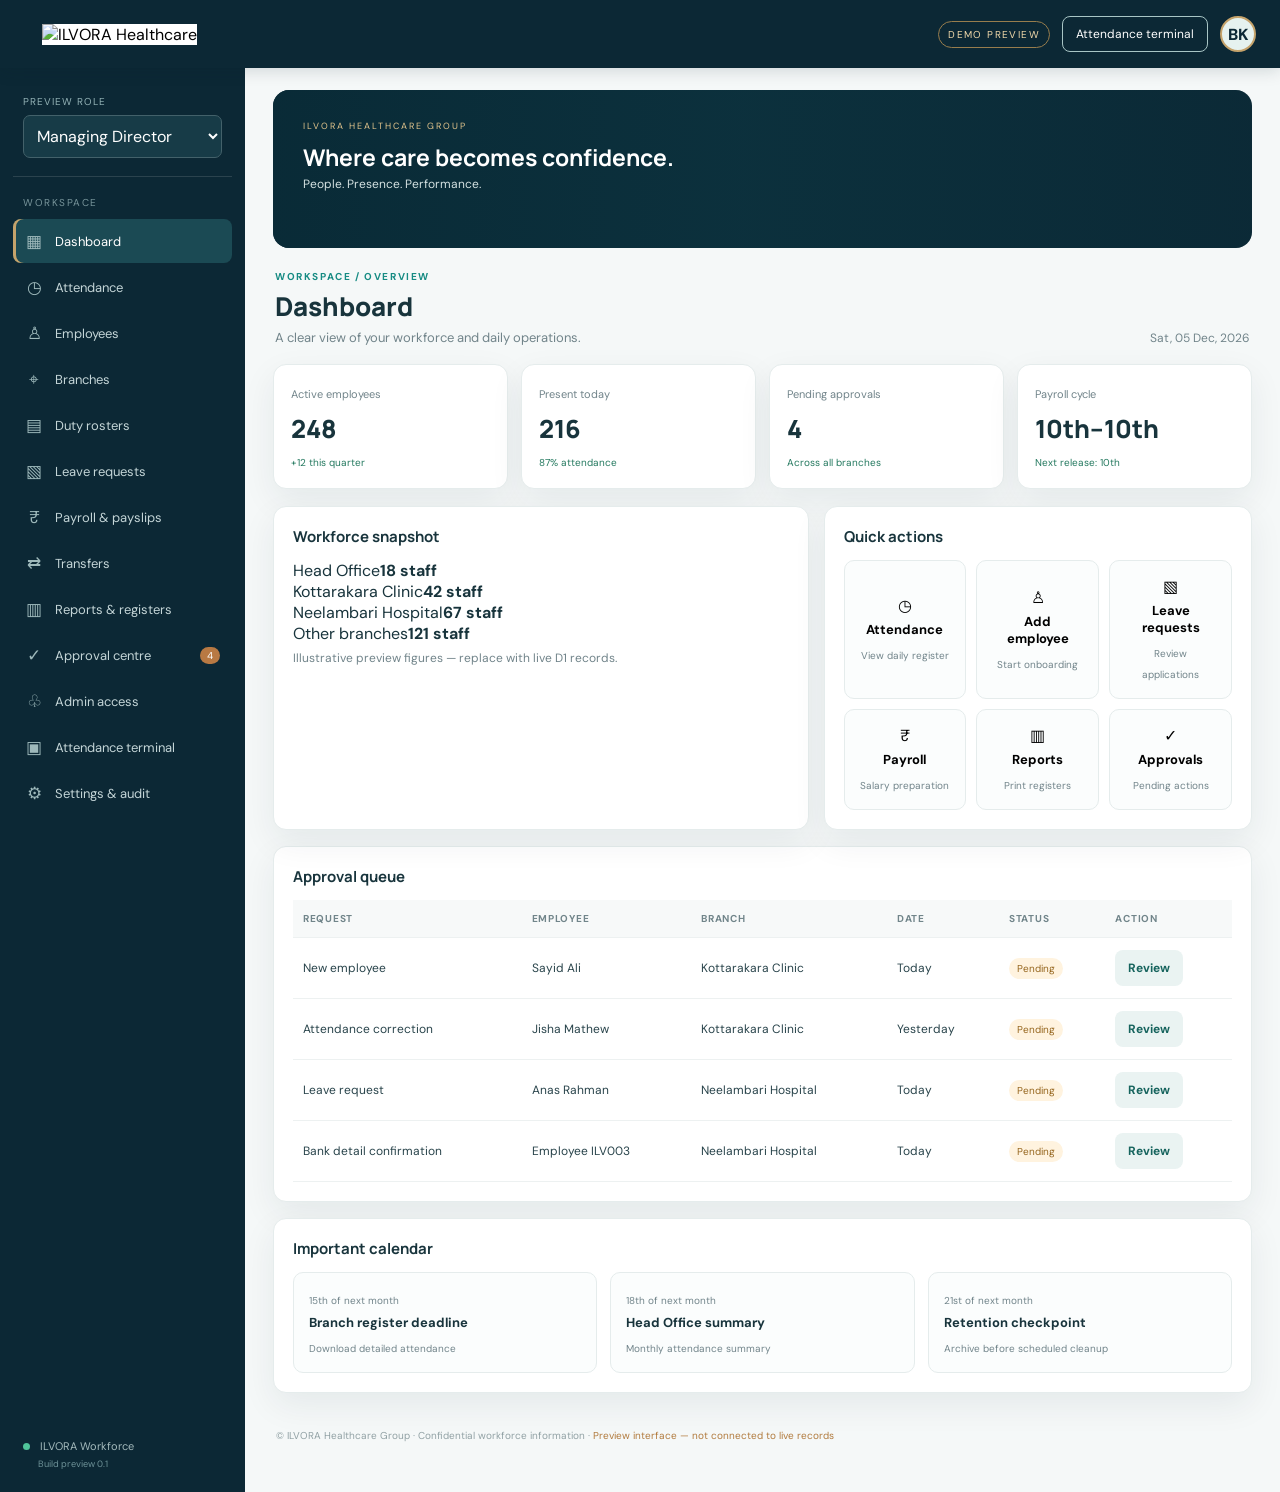
==== index.html @ 36787de2 "Add files via upload" ====
<!doctype html>
<html lang="en">
<head>
<meta charset="utf-8"><meta name="viewport" content="width=device-width,initial-scale=1,viewport-fit=cover">
<meta name="theme-color" content="#0c2835"><meta name="description" content="ILVORA Workforce Management">
<link rel="manifest" href="/manifest.webmanifest"><link rel="icon" href="/assets/icon-192.png">
<link rel="apple-touch-icon" href="/assets/icon-192.png"><link rel="stylesheet" href="/styles.css">
<title>ILVORA Workforce</title>
</head>
<body>
<div id="loading" class="loading"><img src="/assets/ilvora-logo.jpeg" alt="ILVORA"><div class="loader"></div><span>Preparing your workspace…</span></div>
<header class="topbar">
  <button class="brand" id="homeBtn" aria-label="Home"><img src="/assets/ilvora-logo.jpeg" alt="ILVORA Healthcare"></button>
  <div class="top-actions"><span class="environment">DEMO PREVIEW</span><button id="terminalBtn" class="outline small">Attendance terminal</button><button id="profileBtn" class="profile" aria-label="Profile">BK</button><button id="moreBtn" class="more" aria-label="More options">⋮</button></div>
  <div id="moreMenu" class="more-menu hidden"><button data-go="profile">My profile</button><button data-go="settings">Settings</button><button data-go="help">Help & support</button><button id="logoutBtn">Sign out</button></div>
</header>
<div class="shell">
<aside class="sidebar" id="sidebar">
  <div class="role-switch"><label for="roleSelect">Preview role</label><select id="roleSelect"><option value="md">Managing Director</option><option value="head">Head Office Admin</option><option value="assistant">Assistant Head Office Admin</option><option value="branch">Branch Admin</option><option value="employee">Employee</option></select></div>
  <div class="nav-caption">WORKSPACE</div>
  <nav id="navigation">
    <button class="nav-item active" data-tab="dashboard"><span>▦</span> Dashboard</button>
    <button class="nav-item" data-tab="attendance"><span>◷</span> Attendance</button>
    <button class="nav-item" data-tab="employees"><span>♙</span> Employees</button>
    <button class="nav-item" data-tab="branches"><span>⌖</span> Branches</button>
    <button class="nav-item" data-tab="rosters"><span>▤</span> Duty rosters</button>
    <button class="nav-item" data-tab="leaves"><span>▧</span> Leave requests</button>
    <button class="nav-item" data-tab="payroll"><span>₹</span> Payroll & payslips</button>
    <button class="nav-item" data-tab="transfers"><span>⇄</span> Transfers</button>
    <button class="nav-item" data-tab="reports"><span>▥</span> Reports & registers</button>
    <button class="nav-item" data-tab="approvals"><span>✓</span> Approval centre <i class="count">4</i></button>
    <button class="nav-item" data-tab="admins"><span>♧</span> Admin access</button>
    <button class="nav-item" data-tab="terminal"><span>▣</span> Attendance terminal</button>
    <button class="nav-item" data-tab="settings"><span>⚙</span> Settings & audit</button>
  </nav>
  <div class="sidebar-foot"><span class="live-dot"></span> ILVORA Workforce <small>Build preview 0.1</small></div>
</aside>
<main class="main" id="main">
  <div class="video-banner"><video autoplay muted loop playsinline poster="/assets/ilvora-logo.jpeg"><source src="/assets/ilvora-background.mp4" type="video/mp4"></video><div class="video-shade"></div><div class="banner-copy"><span>ILVORA HEALTHCARE GROUP</span><h1>Where care becomes confidence.</h1><p>People. Presence. Performance.</p></div></div>
  <div class="page-head"><div><div class="eyebrow" id="crumb">WORKSPACE / OVERVIEW</div><h2 id="pageTitle">Dashboard</h2><p id="pageSub">A clear view of your workforce and daily operations.</p></div><div class="head-date" id="todayDate"></div></div>
  <section id="content" aria-live="polite"></section>
  <footer>© ILVORA Healthcare Group · Confidential workforce information · <span>Preview interface — not connected to live records</span></footer>
</main>
</div>
<div class="mobile-dock"><button data-tab="dashboard">⌂<small>Home</small></button><button data-tab="attendance">◷<small>Attendance</small></button><button data-tab="leaves">▧<small>Leaves</small></button><button id="mobileMenuBtn">⋮<small>More</small></button></div>
<div id="toast" class="toast" role="status"></div>
<div id="modal" class="modal hidden"><div class="modal-card"><div class="modal-head"><h3 id="modalTitle">Details</h3><button id="modalClose" aria-label="Close">×</button></div><div id="modalBody"></div></div></div>
<script src="/app.js"></script>
</body></html>
---- styles.css ----
@import url('https://fonts.googleapis.com/css2?family=DM+Sans:wght@400;500;600;700&family=Manrope:wght@500;600;700;800&display=swap');
:root{--navy:#0c2835;--navy2:#143c49;--teal:#168b83;--teal2:#dff2ef;--gold:#c5a36b;--ink:#18343c;--muted:#71848a;--line:#e5ecec;--paper:#f5f8f8;--white:#fff;--red:#b84b4b;--green:#24795f;--shadow:0 12px 34px rgba(13,44,54,.07)}
*{box-sizing:border-box}body{margin:0;background:var(--paper);color:var(--ink);font-family:"DM Sans",sans-serif}button,input,select,textarea{font:inherit}button{cursor:pointer}.hidden{display:none!important}.loading{position:fixed;inset:0;background:#fff;z-index:99;display:flex;flex-direction:column;align-items:center;justify-content:center;gap:18px;color:var(--muted);font-size:13px;transition:opacity .35s}.loading img{width:min(72vw,390px);height:auto}.loader{width:34px;height:34px;border:3px solid #dbe9e8;border-top-color:var(--teal);border-radius:50%;animation:spin .8s linear infinite}@keyframes spin{to{transform:rotate(360deg)}}
.topbar{height:68px;background:var(--navy);display:flex;align-items:center;justify-content:space-between;padding:0 24px;position:sticky;top:0;z-index:20;box-shadow:0 3px 15px #09212b25}.brand{border:0;background:transparent;padding:0;width:190px;height:54px;overflow:hidden;border-radius:5px}.brand img{width:100%;height:100%;object-fit:contain;background:#fff}.top-actions{display:flex;align-items:center;gap:12px}.environment{font-size:10px;letter-spacing:1.4px;color:#f1d9aa;border:1px solid #987d4d;padding:6px 9px;border-radius:30px}.outline{border:1px solid #a8c5c5;color:#fff;background:transparent;border-radius:8px;padding:9px 13px}.small{font-size:12px}.profile{width:36px;height:36px;border-radius:50%;border:2px solid var(--gold);background:#e6f2ef;color:var(--navy);font-weight:800}.more{display:none;background:transparent;color:white;border:0;font-size:27px}.more-menu{position:absolute;right:20px;top:60px;background:white;border:1px solid var(--line);border-radius:12px;padding:7px;box-shadow:var(--shadow);min-width:170px;z-index:40}.more-menu button{display:block;width:100%;text-align:left;padding:11px;border:0;background:white;border-radius:7px;color:var(--ink)}.more-menu button:hover{background:var(--paper)}
.shell{display:flex;min-height:calc(100vh - 68px)}.sidebar{width:245px;background:var(--navy);color:#d6e3e4;display:flex;flex-direction:column;flex-shrink:0;padding:18px 13px;min-height:calc(100vh - 68px)}.role-switch{padding:9px 10px 18px;border-bottom:1px solid #ffffff20}.role-switch label{display:block;font-size:10px;color:#93b2b6;letter-spacing:1px;text-transform:uppercase;margin-bottom:7px}.role-switch select{width:100%;background:#173b47;color:white;border:1px solid #43616a;border-radius:7px;padding:9px}.nav-caption{font-size:10px;letter-spacing:1.5px;color:#78959b;padding:19px 10px 8px}.nav-item{width:100%;display:flex;align-items:center;gap:12px;padding:11px 12px;border:0;background:transparent;color:#c4d5d7;border-radius:8px;text-align:left;font-size:13px;margin:2px 0}.nav-item span{font-size:17px;width:18px;text-align:center;color:#9eb9bb}.nav-item:hover,.nav-item.active{background:#1b4a54;color:#fff}.nav-item.active{box-shadow:inset 3px 0 var(--gold)}.count{margin-left:auto;font-style:normal;background:#b87943;color:#fff;border-radius:20px;padding:2px 7px;font-size:10px}.sidebar-foot{margin-top:auto;padding:18px 10px 4px;font-size:11px;color:#a4babc}.sidebar-foot small{display:block;color:#6e9298;padding-left:15px;margin-top:5px}.live-dot{display:inline-block;width:7px;height:7px;border-radius:50%;background:#4fc49a;margin-right:7px}
.main{min-width:0;flex:1;padding:0 28px 30px;max-width:calc(100vw - 245px)}.video-banner{height:158px;position:relative;margin:22px 0 22px;border-radius:16px;overflow:hidden;background:var(--navy)}.video-banner video{width:100%;height:100%;object-fit:cover;object-position:center 48%;opacity:.58}.video-shade{position:absolute;inset:0;background:linear-gradient(90deg,#092b37ed 0%,#0c3440b8 48%,#0c344033 100%)}.banner-copy{position:absolute;inset:0;padding:23px 30px;color:white}.banner-copy span{font-size:9px;letter-spacing:2px;color:#e3c58d}.banner-copy h1{font:700 23px Manrope;margin:7px 0 3px}.banner-copy p{font-size:12px;color:#d4e1e1;margin:0}.page-head{display:flex;justify-content:space-between;align-items:end;margin:22px 2px 18px}.eyebrow{font-size:10px;letter-spacing:1.6px;color:var(--teal);font-weight:700}.page-head h2{font:800 26px Manrope;margin:5px 0}.page-head p{font-size:13px;color:var(--muted);margin:0}.head-date{font-size:12px;color:var(--muted);white-space:nowrap}
.cards{display:grid;grid-template-columns:repeat(4,minmax(0,1fr));gap:13px;margin-bottom:17px}.stat-card,.panel{background:var(--white);border:1px solid var(--line);border-radius:13px;box-shadow:var(--shadow)}.stat-card{padding:17px}.stat-card .label{font-size:11px;color:var(--muted)}.stat-card strong{display:block;font:800 25px Manrope;margin:8px 0 4px}.stat-card small{font-size:10px;color:var(--green)}.panel{padding:19px;margin-bottom:16px}.panel-head{display:flex;justify-content:space-between;align-items:center;gap:12px;margin-bottom:13px}.panel h3{font:700 15px Manrope;margin:0}.panel p.hint{font-size:12px;color:var(--muted);margin:6px 0}.two-col{display:grid;grid-template-columns:1.25fr 1fr;gap:15px}.three-col{display:grid;grid-template-columns:repeat(3,1fr);gap:13px}.btn{border:0;border-radius:8px;padding:10px 13px;background:var(--teal);color:white;font-size:12px;font-weight:700}.btn.gold{background:var(--gold);color:#172e35}.btn.light{background:#eaf3f2;color:#17645e}.btn.ghost{background:white;border:1px solid var(--line);color:var(--ink)}.btn.danger{background:#fff0ef;color:#9d3d3d}.btn:disabled{opacity:.45;cursor:not-allowed}.toolbar{display:flex;gap:8px;flex-wrap:wrap;align-items:center}.toolbar input,.toolbar select,.field input,.field select,.field textarea{border:1px solid #d9e4e4;background:white;border-radius:8px;padding:10px 11px;color:var(--ink);min-width:0}.toolbar input{max-width:230px;font-size:12px}.table-wrap{overflow:auto}table{border-collapse:collapse;width:100%;min-width:640px;font-size:12px}th{text-align:left;color:#71858a;font-size:10px;text-transform:uppercase;letter-spacing:.7px;background:#f7f9f9}th,td{padding:12px 10px;border-bottom:1px solid #edf1f1;white-space:nowrap}td{color:#29444b}.tag{display:inline-block;border-radius:30px;padding:4px 8px;background:#e9f4f1;color:#26735e;font-size:10px}.tag.warn{background:#fff3df;color:#95651d}.tag.red{background:#fff0ef;color:#a34b48}.tag.blue{background:#eaf1fb;color:#45678c}.avatar{width:29px;height:29px;border-radius:50%;display:inline-grid;place-items:center;background:#e3eeed;color:#1b5b58;font-weight:700;margin-right:7px;vertical-align:middle}.person{display:flex;align-items:center}.field{display:flex;flex-direction:column;gap:6px;margin:10px 0;font-size:11px;color:#62777c}.field input,.field select,.field textarea{width:100%;font-size:12px}.form-grid{display:grid;grid-template-columns:repeat(2,1fr);gap:4px 12px}.notice{padding:12px 14px;background:#fff8e9;border:1px solid #f0dfb8;color:#795b22;border-radius:9px;font-size:11px;line-height:1.5}.notice.red{background:#fff1f0;border-color:#f0d0ce;color:#95413d}.progress{height:7px;border-radius:9px;background:#edf2f1;overflow:hidden}.progress span{display:block;height:100%;background:var(--teal);border-radius:9px}.tile-link{padding:15px;border:1px solid var(--line);border-radius:10px;background:#fbfdfd}.tile-link strong{display:block;font-size:13px;margin:5px 0}.tile-link small{font-size:10px;color:var(--muted)}.tile-grid{display:grid;grid-template-columns:repeat(3,1fr);gap:10px}.timeline{border-left:2px solid #d8e9e6;margin-left:8px;padding-left:17px}.timeline div{position:relative;margin:0 0 15px;font-size:12px}.timeline div:before{content:"";position:absolute;left:-23px;top:3px;width:9px;height:9px;border-radius:50%;background:var(--teal);border:2px solid white;box-shadow:0 0 0 1px var(--teal)}.timeline small{display:block;color:var(--muted);margin-top:3px}.empty{padding:25px;text-align:center;color:var(--muted);font-size:12px}.mobile-dock{display:none}footer{padding:20px 3px;color:#91a1a4;font-size:10px}footer span{color:#b17a3d}.toast{position:fixed;bottom:24px;right:24px;background:var(--navy);color:white;padding:12px 16px;border-radius:10px;box-shadow:var(--shadow);z-index:80;font-size:12px;opacity:0;transform:translateY(10px);transition:.2s;pointer-events:none}.toast.show{opacity:1;transform:translateY(0)}.modal{position:fixed;inset:0;background:#081e26a8;z-index:70;display:grid;place-items:center;padding:15px}.modal-card{width:min(600px,100%);max-height:90vh;overflow:auto;background:white;border-radius:16px;padding:20px;box-shadow:0 25px 70px #0004}.modal-head{display:flex;justify-content:space-between;align-items:center;margin-bottom:12px}.modal-head h3{font:700 17px Manrope}.modal-head button{border:0;background:#eef3f2;border-radius:50%;width:32px;height:32px;font-size:20px}
@media(max-width:1050px){.sidebar{width:215px}.main{max-width:calc(100vw - 215px);padding:0 18px}.cards{grid-template-columns:repeat(2,1fr)}.two-col{grid-template-columns:1fr}}
@media(max-width:700px){.topbar{height:58px;padding:0 12px}.brand{width:145px;height:43px}.environment,.outline{display:none}.more{display:block}.shell{display:block}.sidebar{display:none;position:fixed;z-index:50;inset:58px 0 66px;width:min(300px,85vw);overflow:auto;box-shadow:10px 0 30px #0003}.sidebar.open{display:flex}.main{max-width:none;padding:0 12px 90px}.video-banner{height:126px;margin:12px 0}.banner-copy{padding:18px}.banner-copy h1{font-size:18px}.page-head{align-items:flex-start;gap:8px}.page-head h2{font-size:22px}.head-date{font-size:10px}.cards{gap:8px}.stat-card{padding:12px}.stat-card strong{font-size:21px}.panel{padding:14px}.three-col,.tile-grid{grid-template-columns:1fr 1fr}.mobile-dock{display:flex;position:fixed;z-index:45;bottom:0;left:0;right:0;height:62px;background:#fff;border-top:1px solid var(--line);justify-content:space-around;padding-bottom:env(safe-area-inset-bottom);box-shadow:0 -4px 18px #0d28350d}.mobile-dock button{flex:1;border:0;background:white;color:var(--teal);font-size:20px;display:flex;flex-direction:column;align-items:center;justify-content:center;gap:2px}.mobile-dock small{font-size:9px;color:#647b80}.top-actions{gap:7px}.profile{width:32px;height:32px}.form-grid{grid-template-columns:1fr}.toast{bottom:75px;right:12px;left:12px;text-align:center}.modal{align-items:end}.modal-card{border-radius:16px 16px 0 0;max-height:86vh}.sidebar-foot{padding-bottom:15px}}
@media(prefers-reduced-motion:reduce){*{animation:none!important;transition:none!important}}
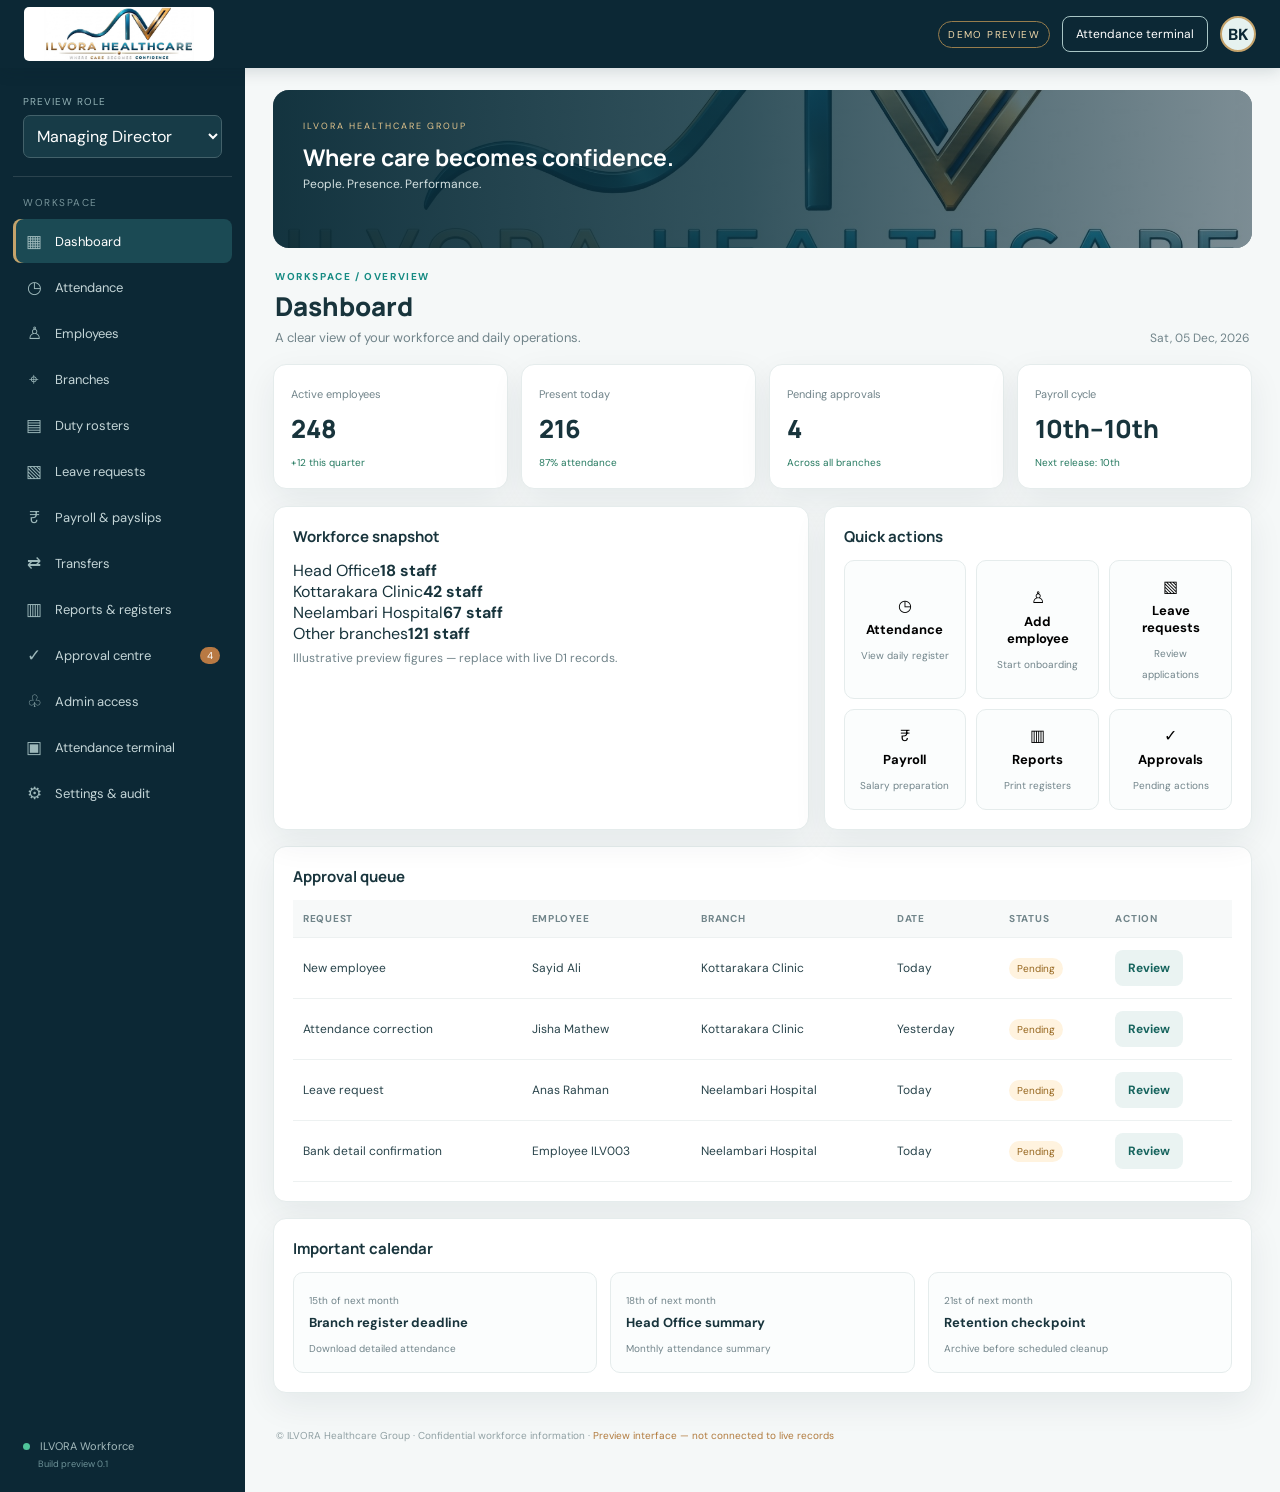
==== commit b57014c3: "Add files via upload" ====
--- a/index.html
+++ b/index.html
@@ -3,14 +3,14 @@
 <head>
 <meta charset="utf-8"><meta name="viewport" content="width=device-width,initial-scale=1,viewport-fit=cover">
 <meta name="theme-color" content="#0c2835"><meta name="description" content="ILVORA Workforce Management">
-<link rel="manifest" href="/manifest.webmanifest"><link rel="icon" href="/assets/icon-192.png">
-<link rel="apple-touch-icon" href="/assets/icon-192.png"><link rel="stylesheet" href="/styles.css">
+<link rel="manifest" href="./manifest.webmanifest"><link rel="icon" href="./assets/icon-192.png">
+<link rel="apple-touch-icon" href="./assets/icon-192.png"><link rel="stylesheet" href="./styles.css">
 <title>ILVORA Workforce</title>
 </head>
 <body>
-<div id="loading" class="loading"><img src="/assets/ilvora-logo.jpeg" alt="ILVORA"><div class="loader"></div><span>Preparing your workspace…</span></div>
+<div id="loading" class="loading"><img src="./assets/ilvora-logo.jpeg" alt="ILVORA"><div class="loader"></div><span>Preparing your workspace…</span></div>
 <header class="topbar">
-  <button class="brand" id="homeBtn" aria-label="Home"><img src="/assets/ilvora-logo.jpeg" alt="ILVORA Healthcare"></button>
+  <button class="brand" id="homeBtn" aria-label="Home"><img src="./assets/ilvora-logo.jpeg" alt="ILVORA Healthcare"></button>
   <div class="top-actions"><span class="environment">DEMO PREVIEW</span><button id="terminalBtn" class="outline small">Attendance terminal</button><button id="profileBtn" class="profile" aria-label="Profile">BK</button><button id="moreBtn" class="more" aria-label="More options">⋮</button></div>
   <div id="moreMenu" class="more-menu hidden"><button data-go="profile">My profile</button><button data-go="settings">Settings</button><button data-go="help">Help & support</button><button id="logoutBtn">Sign out</button></div>
 </header>
@@ -36,7 +36,7 @@
   <div class="sidebar-foot"><span class="live-dot"></span> ILVORA Workforce <small>Build preview 0.1</small></div>
 </aside>
 <main class="main" id="main">
-  <div class="video-banner"><video autoplay muted loop playsinline poster="/assets/ilvora-logo.jpeg"><source src="/assets/ilvora-background.mp4" type="video/mp4"></video><div class="video-shade"></div><div class="banner-copy"><span>ILVORA HEALTHCARE GROUP</span><h1>Where care becomes confidence.</h1><p>People. Presence. Performance.</p></div></div>
+  <div class="video-banner"><video autoplay muted loop playsinline poster="/assets/ilvora-logo.jpeg"><source src="./assets/ilvora-background.mp4" type="video/mp4"></video><div class="video-shade"></div><div class="banner-copy"><span>ILVORA HEALTHCARE GROUP</span><h1>Where care becomes confidence.</h1><p>People. Presence. Performance.</p></div></div>
   <div class="page-head"><div><div class="eyebrow" id="crumb">WORKSPACE / OVERVIEW</div><h2 id="pageTitle">Dashboard</h2><p id="pageSub">A clear view of your workforce and daily operations.</p></div><div class="head-date" id="todayDate"></div></div>
   <section id="content" aria-live="polite"></section>
   <footer>© ILVORA Healthcare Group · Confidential workforce information · <span>Preview interface — not connected to live records</span></footer>
@@ -45,5 +45,5 @@
 <div class="mobile-dock"><button data-tab="dashboard">⌂<small>Home</small></button><button data-tab="attendance">◷<small>Attendance</small></button><button data-tab="leaves">▧<small>Leaves</small></button><button id="mobileMenuBtn">⋮<small>More</small></button></div>
 <div id="toast" class="toast" role="status"></div>
 <div id="modal" class="modal hidden"><div class="modal-card"><div class="modal-head"><h3 id="modalTitle">Details</h3><button id="modalClose" aria-label="Close">×</button></div><div id="modalBody"></div></div></div>
-<script src="/app.js"></script>
+<script src="./app.js"></script>
 </body></html>
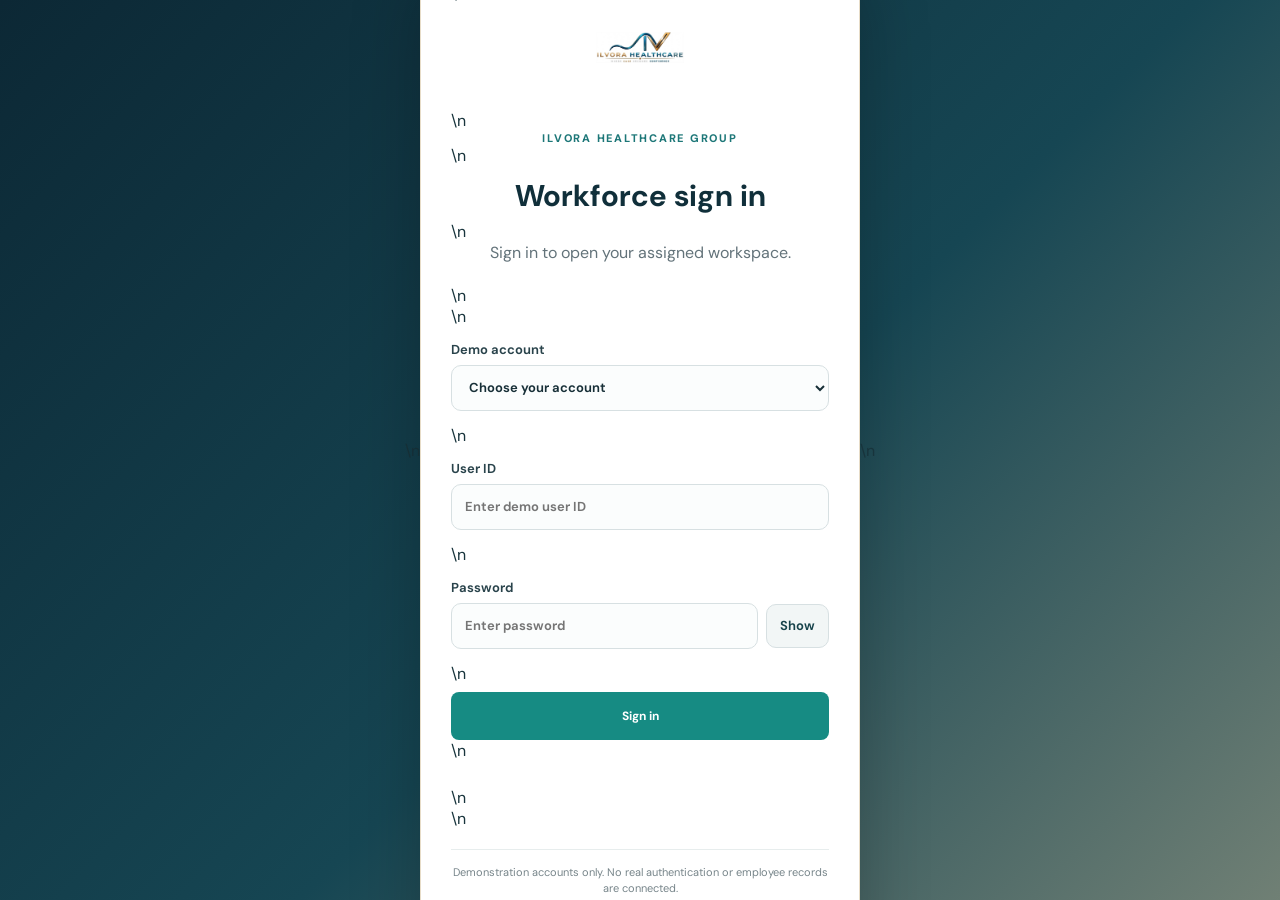
==== commit 4d238077: "Add files via upload" ====
--- a/index.html
+++ b/index.html
@@ -8,15 +8,15 @@
 <title>ILVORA Workforce</title>
 </head>
 <body>
-<div id="loading" class="loading"><img src="./assets/ilvora-logo.jpeg" alt="ILVORA"><div class="loader"></div><span>Preparing your workspace…</span></div>
+<div id="loginScreen" class="login-screen">\n  <div class="login-card">\n    <img class="login-logo" src="./assets/ilvora-logo.jpeg" alt="ILVORA Healthcare">\n    <div class="eyebrow">ILVORA HEALTHCARE GROUP</div>\n    <h1>Workforce sign in</h1>\n    <p class="login-intro">Sign in to open your assigned workspace.</p>\n    <form id="loginForm">\n      <label class="field">Demo account<select id="demoAccount" required><option value="">Choose your account</option><option value="md">Managing Director</option><option value="head">Head Office Admin</option><option value="assistant">Assistant Head Office Admin</option><option value="branch">Branch Admin</option><option value="employee">Employee</option></select></label>\n      <label class="field">User ID<input id="loginUser" autocomplete="username" placeholder="Enter demo user ID" required></label>\n      <label class="field">Password<div class="password-wrap"><input id="loginPassword" type="password" autocomplete="current-password" placeholder="Enter password" required><button type="button" id="togglePassword" class="password-toggle">Show</button></div></label>\n      <button class="btn login-submit" type="submit">Sign in</button>\n      <p id="loginError" class="login-error" aria-live="polite"></p>\n    </form>\n    <p class="login-disclaimer">Demonstration accounts only. No real authentication or employee records are connected.</p>\n  </div>\n</div>\n<div id="loading" class="loading"><img src="./assets/ilvora-logo.jpeg" alt="ILVORA"><div class="loader"></div><span>Preparing your workspace…</span></div>
 <header class="topbar">
   <button class="brand" id="homeBtn" aria-label="Home"><img src="./assets/ilvora-logo.jpeg" alt="ILVORA Healthcare"></button>
-  <div class="top-actions"><span class="environment">DEMO PREVIEW</span><button id="terminalBtn" class="outline small">Attendance terminal</button><button id="profileBtn" class="profile" aria-label="Profile">BK</button><button id="moreBtn" class="more" aria-label="More options">⋮</button></div>
+  <div class="top-actions"><span class="environment">DEMO WORKSPACE</span><button id="terminalBtn" class="outline small">Attendance terminal</button><button id="profileBtn" class="profile" aria-label="Profile">BK</button><button id="moreBtn" class="more" aria-label="More options">⋮</button></div>
   <div id="moreMenu" class="more-menu hidden"><button data-go="profile">My profile</button><button data-go="settings">Settings</button><button data-go="help">Help & support</button><button id="logoutBtn">Sign out</button></div>
 </header>
 <div class="shell">
 <aside class="sidebar" id="sidebar">
-  <div class="role-switch"><label for="roleSelect">Preview role</label><select id="roleSelect"><option value="md">Managing Director</option><option value="head">Head Office Admin</option><option value="assistant">Assistant Head Office Admin</option><option value="branch">Branch Admin</option><option value="employee">Employee</option></select></div>
+  <div class="signed-in-as"><span class="live-dot"></span><span id="signedInRole">Signed in</span></div>
   <div class="nav-caption">WORKSPACE</div>
   <nav id="navigation">
     <button class="nav-item active" data-tab="dashboard"><span>▦</span> Dashboard</button>
@@ -39,7 +39,7 @@
   <div class="video-banner"><video autoplay muted loop playsinline poster="/assets/ilvora-logo.jpeg"><source src="./assets/ilvora-background.mp4" type="video/mp4"></video><div class="video-shade"></div><div class="banner-copy"><span>ILVORA HEALTHCARE GROUP</span><h1>Where care becomes confidence.</h1><p>People. Presence. Performance.</p></div></div>
   <div class="page-head"><div><div class="eyebrow" id="crumb">WORKSPACE / OVERVIEW</div><h2 id="pageTitle">Dashboard</h2><p id="pageSub">A clear view of your workforce and daily operations.</p></div><div class="head-date" id="todayDate"></div></div>
   <section id="content" aria-live="polite"></section>
-  <footer>© ILVORA Healthcare Group · Confidential workforce information · <span>Preview interface — not connected to live records</span></footer>
+  <footer>© ILVORA Healthcare Group · Confidential workforce information · <span>Demo interface — not connected to live records</span></footer>
 </main>
 </div>
 <div class="mobile-dock"><button data-tab="dashboard">⌂<small>Home</small></button><button data-tab="attendance">◷<small>Attendance</small></button><button data-tab="leaves">▧<small>Leaves</small></button><button id="mobileMenuBtn">⋮<small>More</small></button></div>
--- a/styles.css
+++ b/styles.css
@@ -7,4 +7,20 @@
 .cards{display:grid;grid-template-columns:repeat(4,minmax(0,1fr));gap:13px;margin-bottom:17px}.stat-card,.panel{background:var(--white);border:1px solid var(--line);border-radius:13px;box-shadow:var(--shadow)}.stat-card{padding:17px}.stat-card .label{font-size:11px;color:var(--muted)}.stat-card strong{display:block;font:800 25px Manrope;margin:8px 0 4px}.stat-card small{font-size:10px;color:var(--green)}.panel{padding:19px;margin-bottom:16px}.panel-head{display:flex;justify-content:space-between;align-items:center;gap:12px;margin-bottom:13px}.panel h3{font:700 15px Manrope;margin:0}.panel p.hint{font-size:12px;color:var(--muted);margin:6px 0}.two-col{display:grid;grid-template-columns:1.25fr 1fr;gap:15px}.three-col{display:grid;grid-template-columns:repeat(3,1fr);gap:13px}.btn{border:0;border-radius:8px;padding:10px 13px;background:var(--teal);color:white;font-size:12px;font-weight:700}.btn.gold{background:var(--gold);color:#172e35}.btn.light{background:#eaf3f2;color:#17645e}.btn.ghost{background:white;border:1px solid var(--line);color:var(--ink)}.btn.danger{background:#fff0ef;color:#9d3d3d}.btn:disabled{opacity:.45;cursor:not-allowed}.toolbar{display:flex;gap:8px;flex-wrap:wrap;align-items:center}.toolbar input,.toolbar select,.field input,.field select,.field textarea{border:1px solid #d9e4e4;background:white;border-radius:8px;padding:10px 11px;color:var(--ink);min-width:0}.toolbar input{max-width:230px;font-size:12px}.table-wrap{overflow:auto}table{border-collapse:collapse;width:100%;min-width:640px;font-size:12px}th{text-align:left;color:#71858a;font-size:10px;text-transform:uppercase;letter-spacing:.7px;background:#f7f9f9}th,td{padding:12px 10px;border-bottom:1px solid #edf1f1;white-space:nowrap}td{color:#29444b}.tag{display:inline-block;border-radius:30px;padding:4px 8px;background:#e9f4f1;color:#26735e;font-size:10px}.tag.warn{background:#fff3df;color:#95651d}.tag.red{background:#fff0ef;color:#a34b48}.tag.blue{background:#eaf1fb;color:#45678c}.avatar{width:29px;height:29px;border-radius:50%;display:inline-grid;place-items:center;background:#e3eeed;color:#1b5b58;font-weight:700;margin-right:7px;vertical-align:middle}.person{display:flex;align-items:center}.field{display:flex;flex-direction:column;gap:6px;margin:10px 0;font-size:11px;color:#62777c}.field input,.field select,.field textarea{width:100%;font-size:12px}.form-grid{display:grid;grid-template-columns:repeat(2,1fr);gap:4px 12px}.notice{padding:12px 14px;background:#fff8e9;border:1px solid #f0dfb8;color:#795b22;border-radius:9px;font-size:11px;line-height:1.5}.notice.red{background:#fff1f0;border-color:#f0d0ce;color:#95413d}.progress{height:7px;border-radius:9px;background:#edf2f1;overflow:hidden}.progress span{display:block;height:100%;background:var(--teal);border-radius:9px}.tile-link{padding:15px;border:1px solid var(--line);border-radius:10px;background:#fbfdfd}.tile-link strong{display:block;font-size:13px;margin:5px 0}.tile-link small{font-size:10px;color:var(--muted)}.tile-grid{display:grid;grid-template-columns:repeat(3,1fr);gap:10px}.timeline{border-left:2px solid #d8e9e6;margin-left:8px;padding-left:17px}.timeline div{position:relative;margin:0 0 15px;font-size:12px}.timeline div:before{content:"";position:absolute;left:-23px;top:3px;width:9px;height:9px;border-radius:50%;background:var(--teal);border:2px solid white;box-shadow:0 0 0 1px var(--teal)}.timeline small{display:block;color:var(--muted);margin-top:3px}.empty{padding:25px;text-align:center;color:var(--muted);font-size:12px}.mobile-dock{display:none}footer{padding:20px 3px;color:#91a1a4;font-size:10px}footer span{color:#b17a3d}.toast{position:fixed;bottom:24px;right:24px;background:var(--navy);color:white;padding:12px 16px;border-radius:10px;box-shadow:var(--shadow);z-index:80;font-size:12px;opacity:0;transform:translateY(10px);transition:.2s;pointer-events:none}.toast.show{opacity:1;transform:translateY(0)}.modal{position:fixed;inset:0;background:#081e26a8;z-index:70;display:grid;place-items:center;padding:15px}.modal-card{width:min(600px,100%);max-height:90vh;overflow:auto;background:white;border-radius:16px;padding:20px;box-shadow:0 25px 70px #0004}.modal-head{display:flex;justify-content:space-between;align-items:center;margin-bottom:12px}.modal-head h3{font:700 17px Manrope}.modal-head button{border:0;background:#eef3f2;border-radius:50%;width:32px;height:32px;font-size:20px}
 @media(max-width:1050px){.sidebar{width:215px}.main{max-width:calc(100vw - 215px);padding:0 18px}.cards{grid-template-columns:repeat(2,1fr)}.two-col{grid-template-columns:1fr}}
 @media(max-width:700px){.topbar{height:58px;padding:0 12px}.brand{width:145px;height:43px}.environment,.outline{display:none}.more{display:block}.shell{display:block}.sidebar{display:none;position:fixed;z-index:50;inset:58px 0 66px;width:min(300px,85vw);overflow:auto;box-shadow:10px 0 30px #0003}.sidebar.open{display:flex}.main{max-width:none;padding:0 12px 90px}.video-banner{height:126px;margin:12px 0}.banner-copy{padding:18px}.banner-copy h1{font-size:18px}.page-head{align-items:flex-start;gap:8px}.page-head h2{font-size:22px}.head-date{font-size:10px}.cards{gap:8px}.stat-card{padding:12px}.stat-card strong{font-size:21px}.panel{padding:14px}.three-col,.tile-grid{grid-template-columns:1fr 1fr}.mobile-dock{display:flex;position:fixed;z-index:45;bottom:0;left:0;right:0;height:62px;background:#fff;border-top:1px solid var(--line);justify-content:space-around;padding-bottom:env(safe-area-inset-bottom);box-shadow:0 -4px 18px #0d28350d}.mobile-dock button{flex:1;border:0;background:white;color:var(--teal);font-size:20px;display:flex;flex-direction:column;align-items:center;justify-content:center;gap:2px}.mobile-dock small{font-size:9px;color:#647b80}.top-actions{gap:7px}.profile{width:32px;height:32px}.form-grid{grid-template-columns:1fr}.toast{bottom:75px;right:12px;left:12px;text-align:center}.modal{align-items:end}.modal-card{border-radius:16px 16px 0 0;max-height:86vh}.sidebar-foot{padding-bottom:15px}}
-@media(prefers-reduced-motion:reduce){*{animation:none!important;transition:none!important}}+@media(prefers-reduced-motion:reduce){*{animation:none!important;transition:none!important}}
+
+/* Demo sign-in and responsive access presentation */
+.login-screen{position:fixed;inset:0;z-index:1000;display:flex;align-items:center;justify-content:center;padding:24px;background:linear-gradient(135deg,#0c2835 0%,#164653 55%,#d4c09a 150%);overflow:auto}
+.login-card{width:min(100%,440px);background:#fff;border:1px solid rgba(212,192,154,.55);border-radius:22px;padding:30px;box-shadow:0 24px 70px rgba(0,0,0,.24)}
+.login-logo{display:block;width:88px;height:88px;object-fit:contain;border-radius:16px;margin:0 auto 18px}
+.login-card .eyebrow{text-align:center;color:#1d7778;letter-spacing:.16em;font-size:11px;font-weight:800}
+.login-card h1{text-align:center;color:#102f3a;font-size:30px;margin:10px 0 6px}
+.login-intro{text-align:center;color:#63737a;margin:0 0 22px}
+.login-card .field{display:block;margin:14px 0;color:#29434b;font-weight:650;font-size:13px}
+.login-card input,.login-card select{display:block;width:100%;margin-top:7px;min-height:46px;padding:11px 13px;border:1px solid #d7e0e2;border-radius:10px;background:#fbfdfd;color:#172f37;font:inherit}
+.password-wrap{display:flex;gap:8px;align-items:center}.password-wrap input{flex:1;min-width:0}.password-toggle{margin-top:7px;min-height:44px;border:1px solid #d7e0e2;border-radius:10px;background:#f2f6f6;padding:0 13px;color:#17434b}
+.login-submit{width:100%;margin-top:8px;min-height:48px}.login-error{min-height:18px;color:#b42318;font-size:13px;margin:8px 0 0}.login-disclaimer{border-top:1px solid #e7eded;padding-top:14px;margin:20px 0 0;color:#77858a;font-size:11px;line-height:1.5;text-align:center}
+.signed-in-as{display:flex;align-items:center;gap:8px;padding:12px 14px;color:#b8d8d7;font-size:13px}
+body.logged-out .topbar,body.logged-out .shell,body.logged-out .mobile-dock{display:none!important}
+body.logged-in #loginScreen{display:none}
+@media(max-width:640px){.login-card{padding:24px 20px;border-radius:18px}.login-card h1{font-size:26px}}
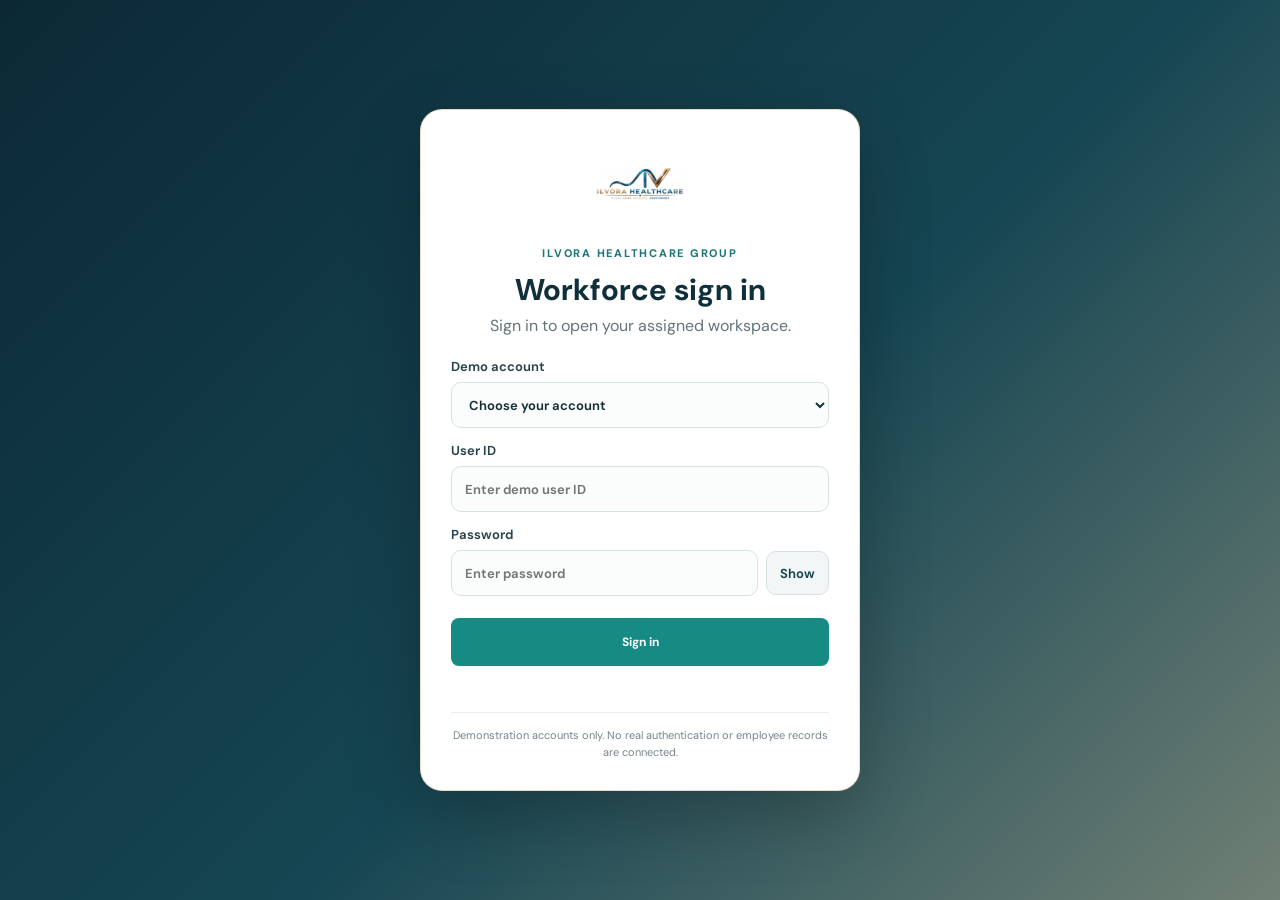
==== commit 0a553121: "Add files via upload" ====
--- a/index.html
+++ b/index.html
@@ -8,7 +8,23 @@
 <title>ILVORA Workforce</title>
 </head>
 <body>
-<div id="loginScreen" class="login-screen">\n  <div class="login-card">\n    <img class="login-logo" src="./assets/ilvora-logo.jpeg" alt="ILVORA Healthcare">\n    <div class="eyebrow">ILVORA HEALTHCARE GROUP</div>\n    <h1>Workforce sign in</h1>\n    <p class="login-intro">Sign in to open your assigned workspace.</p>\n    <form id="loginForm">\n      <label class="field">Demo account<select id="demoAccount" required><option value="">Choose your account</option><option value="md">Managing Director</option><option value="head">Head Office Admin</option><option value="assistant">Assistant Head Office Admin</option><option value="branch">Branch Admin</option><option value="employee">Employee</option></select></label>\n      <label class="field">User ID<input id="loginUser" autocomplete="username" placeholder="Enter demo user ID" required></label>\n      <label class="field">Password<div class="password-wrap"><input id="loginPassword" type="password" autocomplete="current-password" placeholder="Enter password" required><button type="button" id="togglePassword" class="password-toggle">Show</button></div></label>\n      <button class="btn login-submit" type="submit">Sign in</button>\n      <p id="loginError" class="login-error" aria-live="polite"></p>\n    </form>\n    <p class="login-disclaimer">Demonstration accounts only. No real authentication or employee records are connected.</p>\n  </div>\n</div>\n<div id="loading" class="loading"><img src="./assets/ilvora-logo.jpeg" alt="ILVORA"><div class="loader"></div><span>Preparing your workspace…</span></div>
+<div id="loginScreen" class="login-screen">
+  <div class="login-card">
+    <img class="login-logo" src="./assets/ilvora-logo.jpeg" alt="ILVORA Healthcare">
+    <div class="eyebrow">ILVORA HEALTHCARE GROUP</div>
+    <h1>Workforce sign in</h1>
+    <p class="login-intro">Sign in to open your assigned workspace.</p>
+    <form id="loginForm">
+      <label class="field">Demo account<select id="demoAccount" required><option value="">Choose your account</option><option value="md">Managing Director</option><option value="head">Head Office Admin</option><option value="assistant">Assistant Head Office Admin</option><option value="branch">Branch Admin</option><option value="employee">Employee</option></select></label>
+      <label class="field">User ID<input id="loginUser" autocomplete="username" placeholder="Enter demo user ID" required></label>
+      <label class="field">Password<div class="password-wrap"><input id="loginPassword" type="password" autocomplete="current-password" placeholder="Enter password" required><button type="button" id="togglePassword" class="password-toggle">Show</button></div></label>
+      <button class="btn login-submit" type="submit">Sign in</button>
+      <p id="loginError" class="login-error" aria-live="polite"></p>
+    </form>
+    <p class="login-disclaimer">Demonstration accounts only. No real authentication or employee records are connected.</p>
+  </div>
+</div>
+<div id="loading" class="loading"><img src="./assets/ilvora-logo.jpeg" alt="ILVORA"><div class="loader"></div><span>Preparing your workspace…</span></div>
 <header class="topbar">
   <button class="brand" id="homeBtn" aria-label="Home"><img src="./assets/ilvora-logo.jpeg" alt="ILVORA Healthcare"></button>
   <div class="top-actions"><span class="environment">DEMO WORKSPACE</span><button id="terminalBtn" class="outline small">Attendance terminal</button><button id="profileBtn" class="profile" aria-label="Profile">BK</button><button id="moreBtn" class="more" aria-label="More options">⋮</button></div>
@@ -29,9 +45,17 @@
     <button class="nav-item" data-tab="transfers"><span>⇄</span> Transfers</button>
     <button class="nav-item" data-tab="reports"><span>▥</span> Reports & registers</button>
     <button class="nav-item" data-tab="approvals"><span>✓</span> Approval centre <i class="count">4</i></button>
+    <button class="nav-item" data-tab="branch-approvals"><span>↩</span> Head Office decisions</button>
     <button class="nav-item" data-tab="admins"><span>♧</span> Admin access</button>
     <button class="nav-item" data-tab="terminal"><span>▣</span> Attendance terminal</button>
     <button class="nav-item" data-tab="settings"><span>⚙</span> Settings & audit</button>
+    <button class="nav-item" data-tab="retention"><span>▣</span> Records & retention</button>
+    <button class="nav-item" data-tab="physical-records"><span>▤</span> Physical records register</button>
+    <button class="nav-item" data-tab="employee-exit"><span>↗</span> Employee exit & archive</button>
+    <button class="nav-item" data-tab="signatures"><span>✍</span> MD signatures</button>
+    <button class="nav-item" data-tab="common-devices"><span>▣</span> Common devices</button>
+    <button class="nav-item" data-tab="signatures"><span>✍</span> MD signatures</button>
+    <button class="nav-item" data-tab="common-devices"><span>▣</span> Common devices</button>
   </nav>
   <div class="sidebar-foot"><span class="live-dot"></span> ILVORA Workforce <small>Build preview 0.1</small></div>
 </aside>
--- a/styles.css
+++ b/styles.css
@@ -24,3 +24,31 @@
 body.logged-out .topbar,body.logged-out .shell,body.logged-out .mobile-dock{display:none!important}
 body.logged-in #loginScreen{display:none}
 @media(max-width:640px){.login-card{padding:24px 20px;border-radius:18px}.login-card h1{font-size:26px}}
+
+.tag.good{background:#e7f6ed;color:#167342;border:1px solid #b8e4c8}
+.tag.bad{background:#fdebea;color:#b42318;border:1px solid #f3c1bd}
+.tag.warn{background:#fff3dc;color:#9a5b00;border:1px solid #f0d39a}
+.login-screen{z-index:2000}
+#content .tile-link video{display:block;object-fit:cover}
+#content .notice{margin:12px 0}
+
+.tag.ok{background:#e5f5ec;color:#18734d}.tag.bad{background:#fde9e8;color:#b42318}.tag.warn{background:#fff3dc;color:#9a6500}
+
+/* Layout hardening for mobile Safari */
+*,*::before,*::after{box-sizing:border-box}
+html,body{max-width:100%;overflow-x:hidden}
+img,video,canvas,svg{max-width:100%}
+button,input,select,textarea{font:inherit;max-width:100%}
+table{width:100%;border-collapse:collapse}
+.table-wrap,.table-scroll{max-width:100%;overflow-x:auto;-webkit-overflow-scrolling:touch}
+#content,.panel,.card,.workspace,.main-content{min-width:0}
+#content{overflow-wrap:anywhere}
+body{padding-bottom:env(safe-area-inset-bottom)}
+.topbar{z-index:60}
+.sidebar{z-index:70;max-width:min(86vw,360px)}
+.mobile-dock{z-index:55;padding-bottom:calc(8px + env(safe-area-inset-bottom))}
+.login-screen{z-index:1000}
+.login-card{max-height:calc(100dvh - 36px);overflow:auto}
+#content .toolbar{display:flex;flex-wrap:wrap;gap:10px}
+#content .toolbar input,#content .toolbar select{min-width:0;flex:1 1 180px}
+#content table{display:block;overflow-x:auto;white-space:nowrap}
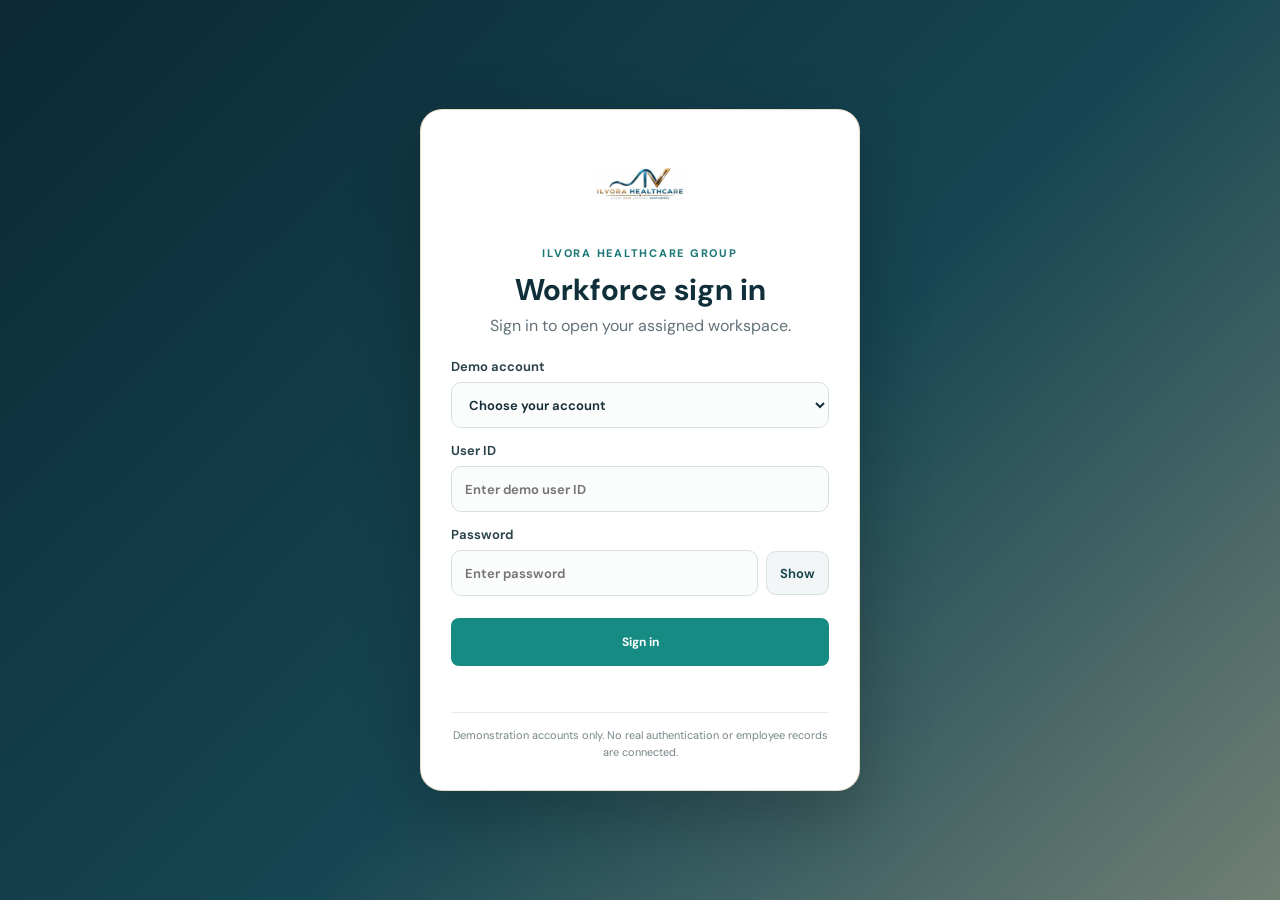
==== commit 51480e24: "Add files via upload" ====
--- a/index.html
+++ b/index.html
@@ -15,7 +15,7 @@
     <h1>Workforce sign in</h1>
     <p class="login-intro">Sign in to open your assigned workspace.</p>
     <form id="loginForm">
-      <label class="field">Demo account<select id="demoAccount" required><option value="">Choose your account</option><option value="md">Managing Director</option><option value="head">Head Office Admin</option><option value="assistant">Assistant Head Office Admin</option><option value="branch">Branch Admin</option><option value="employee">Employee</option></select></label>
+      <label class="field">Demo account<select id="demoAccount" required><option value="">Choose your account</option><option value="md">Managing Director</option><option value="head">Head Office Admin</option><option value="assistant">Assistant Head Office Admin</option><option value="branch">Branch Admin</option><option value="employee">Employee</option><option value="device">Common Attendance Device</option></select></label>
       <label class="field">User ID<input id="loginUser" autocomplete="username" placeholder="Enter demo user ID" required></label>
       <label class="field">Password<div class="password-wrap"><input id="loginPassword" type="password" autocomplete="current-password" placeholder="Enter password" required><button type="button" id="togglePassword" class="password-toggle">Show</button></div></label>
       <button class="btn login-submit" type="submit">Sign in</button>
@@ -35,6 +35,15 @@
   <div class="signed-in-as"><span class="live-dot"></span><span id="signedInRole">Signed in</span></div>
   <div class="nav-caption">WORKSPACE</div>
   <nav id="navigation">
+    <button class="nav-item" data-tab="employee-home"><span>⌂</span> My workspace</button>
+    <button class="nav-item" data-tab="my-roster"><span>▤</span> My duty roster</button>
+    <button class="nav-item" data-tab="my-attendance"><span>◷</span> My attendance</button>
+    <button class="nav-item" data-tab="my-payslip"><span>₹</span> My payslip</button>
+    <button class="nav-item" data-tab="leave-apply"><span>▧</span> Apply for leave</button>
+    <button class="nav-item" data-tab="application-status"><span>✓</span> My applications</button>
+    <button class="nav-item" data-tab="salary-advance"><span>₹</span> Salary advance</button>
+    <button class="nav-item" data-tab="mark-attendance"><span>◎</span> Mark attendance</button>
+    <button class="nav-item" data-tab="resignation"><span>↗</span> Resignation</button>
     <button class="nav-item active" data-tab="dashboard"><span>▦</span> Dashboard</button>
     <button class="nav-item" data-tab="attendance"><span>◷</span> Attendance</button>
     <button class="nav-item" data-tab="employees"><span>♙</span> Employees</button>
--- a/styles.css
+++ b/styles.css
@@ -52,3 +52,10 @@
 #content .toolbar{display:flex;flex-wrap:wrap;gap:10px}
 #content .toolbar input,#content .toolbar select{min-width:0;flex:1 1 180px}
 #content table{display:block;overflow-x:auto;white-space:nowrap}
+
+/* v0.6 role-isolated workspaces and small-screen table safety */
+.nav-item.hidden,.mobile-dock [data-tab].hidden{display:none!important}
+.tile-grid{grid-template-columns:repeat(2,minmax(0,1fr))}
+.tile-link{min-width:0;overflow-wrap:anywhere}
+.table-wrap{width:100%;max-width:100%;overflow-x:auto}
+@media(max-width:600px){.tile-grid{grid-template-columns:repeat(2,minmax(0,1fr))}.panel{min-width:0}.toolbar>*{max-width:100%}}
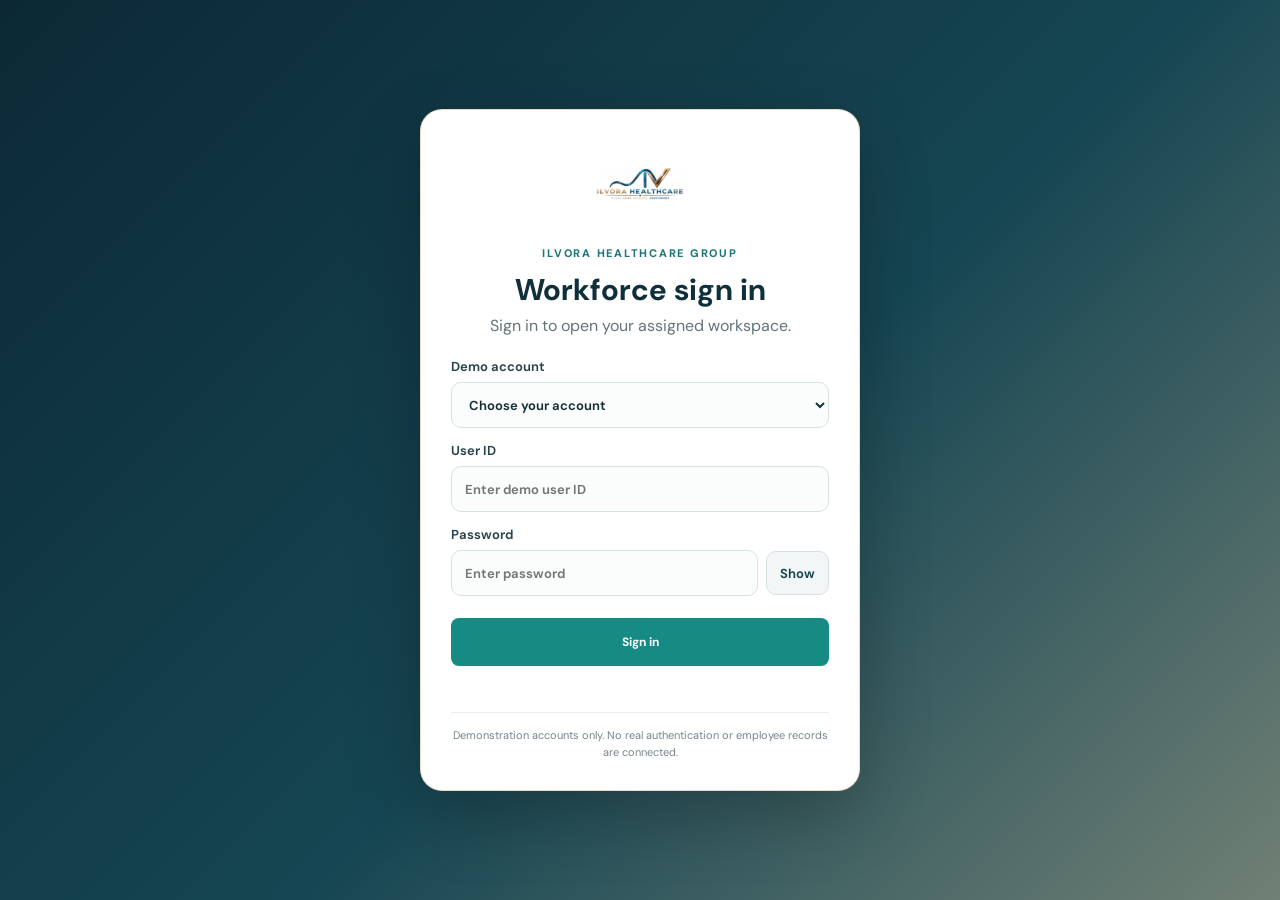
==== commit 81b3ba0f: "Add files via upload" ====
--- a/index.html
+++ b/index.html
@@ -27,8 +27,7 @@
 <div id="loading" class="loading"><img src="./assets/ilvora-logo.jpeg" alt="ILVORA"><div class="loader"></div><span>Preparing your workspace…</span></div>
 <header class="topbar">
   <button class="brand" id="homeBtn" aria-label="Home"><img src="./assets/ilvora-logo.jpeg" alt="ILVORA Healthcare"></button>
-  <div class="top-actions"><span class="environment">DEMO WORKSPACE</span><button id="terminalBtn" class="outline small">Attendance terminal</button><button id="profileBtn" class="profile" aria-label="Profile">BK</button><button id="moreBtn" class="more" aria-label="More options">⋮</button></div>
-  <div id="moreMenu" class="more-menu hidden"><button data-go="profile">My profile</button><button data-go="settings">Settings</button><button data-go="help">Help & support</button><button id="logoutBtn">Sign out</button></div>
+  <div class="top-actions"><span class="environment">DEMO WORKSPACE</span><button id="terminalBtn" class="outline small">Attendance terminal</button><button id="profileBtn" class="profile" aria-label="Profile">BK</button></div>
 </header>
 <div class="shell">
 <aside class="sidebar" id="sidebar">
@@ -75,7 +74,7 @@
   <footer>© ILVORA Healthcare Group · Confidential workforce information · <span>Demo interface — not connected to live records</span></footer>
 </main>
 </div>
-<div class="mobile-dock"><button data-tab="dashboard">⌂<small>Home</small></button><button data-tab="attendance">◷<small>Attendance</small></button><button data-tab="leaves">▧<small>Leaves</small></button><button id="mobileMenuBtn">⋮<small>More</small></button></div>
+<div id="mobileMenuBackdrop" class="mobile-menu-backdrop hidden"></div><div class="mobile-dock"><button data-tab="dashboard">⌂<small>Home</small></button><button data-tab="attendance">◷<small>Attendance</small></button><button data-tab="leaves">▧<small>Leaves</small></button><button id="mobileMenuBtn" aria-label="Open admin navigation" aria-expanded="false">⋮<small>More</small></button></div>
 <div id="toast" class="toast" role="status"></div>
 <div id="modal" class="modal hidden"><div class="modal-card"><div class="modal-head"><h3 id="modalTitle">Details</h3><button id="modalClose" aria-label="Close">×</button></div><div id="modalBody"></div></div></div>
 <script src="./app.js"></script>
--- a/styles.css
+++ b/styles.css
@@ -59,3 +59,12 @@
 .tile-link{min-width:0;overflow-wrap:anywhere}
 .table-wrap{width:100%;max-width:100%;overflow-x:auto}
 @media(max-width:600px){.tile-grid{grid-template-columns:repeat(2,minmax(0,1fr))}.panel{min-width:0}.toolbar>*{max-width:100%}}
+
+/* Bottom More drawer interaction */
+.mobile-menu-backdrop{position:fixed;inset:58px 0 62px;background:rgba(5,24,31,.38);z-index:49}
+.mobile-menu-backdrop.hidden{display:none!important}
+@media(max-width:700px){
+ .sidebar.open{display:flex!important;z-index:51}
+ #mobileMenuBtn{cursor:pointer;touch-action:manipulation}
+ .mobile-dock{z-index:52;padding-bottom:env(safe-area-inset-bottom)}
+}
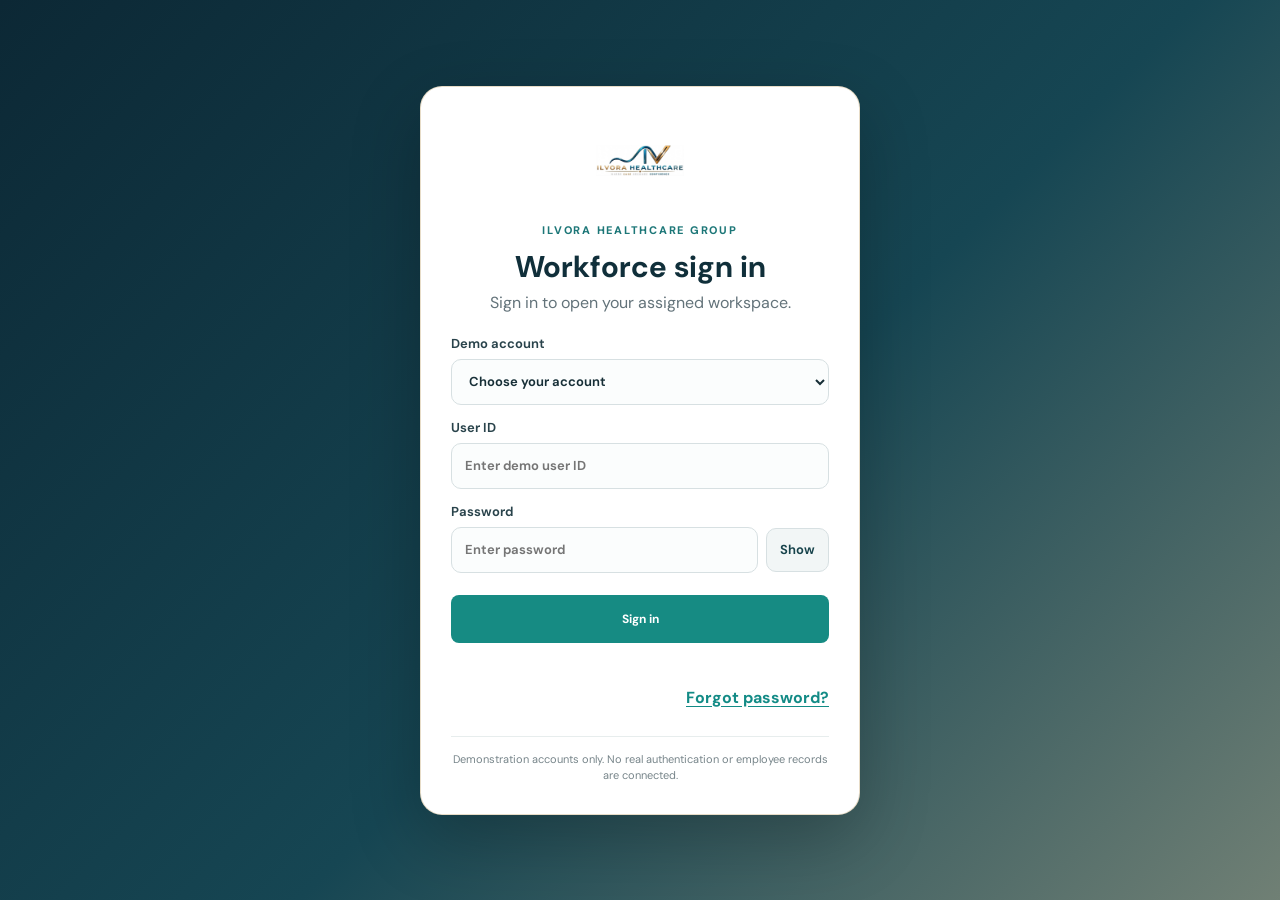
==== commit c982708a: "Add files via upload" ====
--- a/index.html
+++ b/index.html
@@ -21,6 +21,7 @@
       <button class="btn login-submit" type="submit">Sign in</button>
       <p id="loginError" class="login-error" aria-live="polite"></p>
     </form>
+    <div class="login-recovery"><button type="button" id="forgotPasswordBtn" class="text-link">Forgot password?</button></div>
     <p class="login-disclaimer">Demonstration accounts only. No real authentication or employee records are connected.</p>
   </div>
 </div>
--- a/styles.css
+++ b/styles.css
@@ -68,3 +68,30 @@
  #mobileMenuBtn{cursor:pointer;touch-action:manipulation}
  .mobile-dock{z-index:52;padding-bottom:env(safe-area-inset-bottom)}
 }
+/* ILVORA demo additions: profile sign-out, password recovery and monthly roster calendar */
+.profile-menu{position:absolute;right:16px;top:58px;z-index:90;min-width:170px;background:#fff;border:1px solid var(--line);border-radius:12px;padding:7px;box-shadow:var(--shadow)}
+.profile-menu button{display:block;width:100%;padding:11px 12px;border:0;border-radius:8px;background:#fff;text-align:left;color:var(--ink);font-size:12px}
+.profile-menu button:hover{background:#eef5f4}.profile-menu .logout-option{color:#a33d39;font-weight:700}
+.text-link{border:0;background:transparent;color:#14766e;text-decoration:underline;font-size:12px;padding:8px 0;cursor:pointer}
+.compact-field{min-width:190px;margin:0}.calendar-weekdays,.roster-calendar{display:grid;grid-template-columns:repeat(7,minmax(0,1fr));gap:6px}
+.calendar-weekdays{margin:14px 0 6px}.calendar-weekdays span{text-align:center;font-size:10px;font-weight:700;color:#6e8388;padding:7px 0}
+.calendar-day{min-height:68px;border:1px solid var(--line);border-radius:9px;background:#fff;color:var(--ink);padding:8px 5px;text-align:left;display:flex;flex-direction:column;gap:8px;cursor:pointer}
+.calendar-day b{font-size:13px}.calendar-day small{font-size:9px;color:#6a8084;overflow-wrap:anywhere}.calendar-day:hover{border-color:var(--teal);background:#f0f8f6}.calendar-day.has-shift{background:#edf7f3;border-color:#b8d9ce}.calendar-blank{min-height:68px}
+@media(max-width:700px){.profile-menu{top:52px;right:10px}.calendar-weekdays,.roster-calendar{gap:3px}.calendar-day{min-height:58px;padding:5px 3px}.calendar-day small{font-size:8px}.compact-field{min-width:100%;width:100%}}
+/* ILVORA demo additions: profile sign-out, password recovery and monthly roster calendar */
+.profile-menu{position:absolute;right:16px;top:58px;z-index:90;min-width:170px;background:#fff;border:1px solid var(--line);border-radius:12px;padding:7px;box-shadow:var(--shadow)}
+.profile-menu button{display:block;width:100%;padding:11px 12px;border:0;border-radius:8px;background:#fff;text-align:left;color:var(--ink);font-size:12px}
+.profile-menu button:hover{background:#eef5f4}.profile-menu .logout-option{color:#a33d39;font-weight:700}
+.text-link{border:0;background:transparent;color:#14766e;text-decoration:underline;font-size:12px;padding:8px 0;cursor:pointer}
+.compact-field{min-width:190px;margin:0}.calendar-weekdays,.roster-calendar{display:grid;grid-template-columns:repeat(7,minmax(0,1fr));gap:6px}
+.calendar-weekdays{margin:14px 0 6px}.calendar-weekdays span{text-align:center;font-size:10px;font-weight:700;color:#6e8388;padding:7px 0}
+.calendar-day{min-height:68px;border:1px solid var(--line);border-radius:9px;background:#fff;color:var(--ink);padding:8px 5px;text-align:left;display:flex;flex-direction:column;gap:8px;cursor:pointer}
+.calendar-day b{font-size:13px}.calendar-day small{font-size:9px;color:#6a8084;overflow-wrap:anywhere}.calendar-day:hover{border-color:var(--teal);background:#f0f8f6}.calendar-day.has-shift{background:#edf7f3;border-color:#b8d9ce}.calendar-blank{min-height:68px}
+@media(max-width:700px){.profile-menu{top:52px;right:10px}.calendar-weekdays,.roster-calendar{gap:3px}.calendar-day{min-height:58px;padding:5px 3px}.calendar-day small{font-size:8px}.compact-field{min-width:100%;width:100%}}
+
+.login-recovery{display:flex;justify-content:flex-end;margin:10px 0 18px}.text-link{border:0;background:transparent;color:#138b86;font:inherit;font-weight:700;text-decoration:underline;text-underline-offset:3px;padding:8px 0;cursor:pointer}.text-link:focus-visible{outline:2px solid #138b86;outline-offset:3px;border-radius:4px}
+
+/* Two authorised MD signature profiles displayed side by side */
+.signature-grid{display:grid;grid-template-columns:repeat(2,minmax(0,1fr));gap:14px;margin:15px 0}.signature-card{min-width:0;border:1px solid var(--line);border-radius:12px;padding:14px;background:#fbfdfd}.signature-card-head{display:flex;align-items:center;gap:9px;padding-bottom:10px;border-bottom:1px solid var(--line);margin-bottom:9px}.signature-card-head b{display:block;font-size:13px}.signature-card-head small{display:block;color:var(--muted);font-size:10px;margin-top:3px}.signature-number{display:grid;place-items:center;width:30px;height:30px;border-radius:50%;background:var(--teal2);color:var(--teal);font-weight:800}.signature-preview{min-height:54px;border:1px dashed #c9d8d7;border-radius:8px;display:grid;place-items:center;color:#829397;font-size:10px;background:white}.signature-document-preview{margin:14px 0;padding:14px;border:1px solid var(--line);border-radius:10px;background:#fff}.signature-document-preview>b{font-size:12px}.signature-preview-row{display:grid;grid-template-columns:1fr 1fr;gap:18px;margin-top:22px;text-align:center}.signature-preview-row strong{font-size:10px}.signature-line{height:30px;border-bottom:1px solid #52676c;margin-bottom:7px}
+.signature-preview img{max-width:100%;max-height:70px;object-fit:contain}.signature-print-row{display:flex;justify-content:space-around;align-items:flex-end;gap:24px;padding:22px 10px}.signature-print-row.single{justify-content:center}.signature-print-item{flex:1;min-width:0;text-align:center}.signature-print-item img{display:block;max-width:180px;width:100%;height:66px;object-fit:contain;margin:0 auto 8px}.signature-print-item strong,.signature-print-item span{display:block}.signature-print-item strong{font-size:13px}.signature-print-item span{font-size:11px;color:var(--muted);margin-top:3px}
+@media(max-width:600px){.signature-grid{grid-template-columns:1fr}.signature-print-row{gap:10px;padding:16px 2px}.signature-print-item img{max-width:130px;height:56px}.signature-print-item strong{font-size:11px}.signature-print-item span{font-size:10px}}
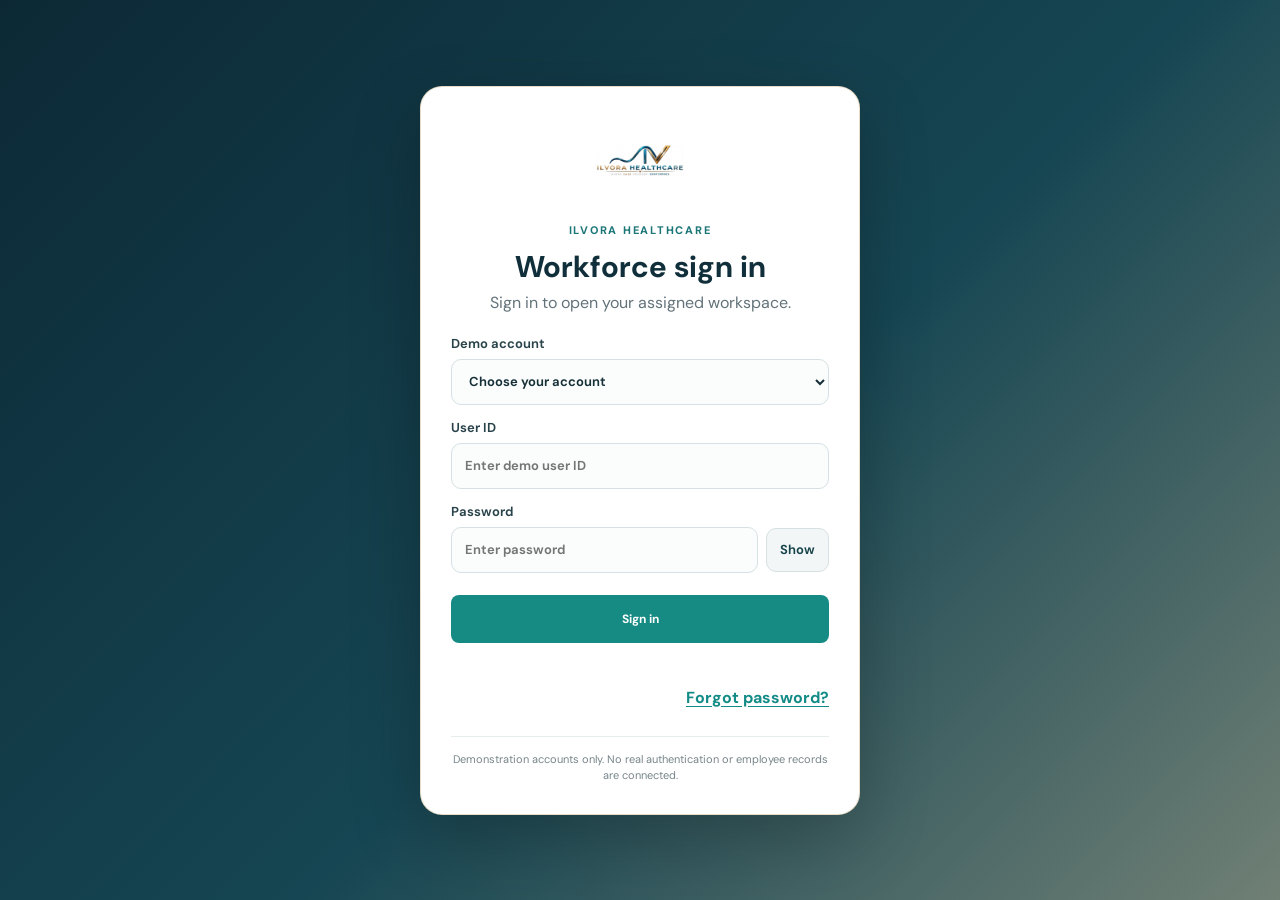
==== commit 657b0703: "Add files via upload" ====
--- a/index.html
+++ b/index.html
@@ -11,7 +11,7 @@
 <div id="loginScreen" class="login-screen">
   <div class="login-card">
     <img class="login-logo" src="./assets/ilvora-logo.jpeg" alt="ILVORA Healthcare">
-    <div class="eyebrow">ILVORA HEALTHCARE GROUP</div>
+    <div class="eyebrow">ILVORA HEALTHCARE</div>
     <h1>Workforce sign in</h1>
     <p class="login-intro">Sign in to open your assigned workspace.</p>
     <form id="loginForm">
@@ -22,6 +22,15 @@
       <p id="loginError" class="login-error" aria-live="polite"></p>
     </form>
     <div class="login-recovery"><button type="button" id="forgotPasswordBtn" class="text-link">Forgot password?</button></div>
+    <section id="passwordRecoveryPanel" class="recovery-panel hidden" aria-live="polite">
+      <div class="recovery-heading"><strong>Reset your password</strong><button type="button" id="closeRecoveryBtn" class="text-link">Back to sign in</button></div>
+      <p>Enter your employee ID and the mobile number or email address registered with ILVORA.</p>
+      <label class="field">Employee ID / User ID<input id="recoveryUserId" autocomplete="username" placeholder="Enter your employee ID"></label>
+      <label class="field">Registered phone number or email<input id="recoveryContact" type="text" autocomplete="email" placeholder="Enter registered phone or email"></label>
+      <button type="button" id="recoverySubmitBtn" class="btn login-submit">Continue</button>
+      <p id="recoveryMessage" class="recovery-message" role="status"></p>
+      <p class="hint">Demo preview: this confirms the request interface only. Real OTP or reset-link delivery requires secure server authentication and an SMS/email provider.</p>
+    </section>
     <p class="login-disclaimer">Demonstration accounts only. No real authentication or employee records are connected.</p>
   </div>
 </div>
@@ -46,6 +55,7 @@
     <button class="nav-item" data-tab="resignation"><span>↗</span> Resignation</button>
     <button class="nav-item active" data-tab="dashboard"><span>▦</span> Dashboard</button>
     <button class="nav-item" data-tab="attendance"><span>◷</span> Attendance</button>
+    <button class="nav-item" data-tab="biometric"><span>▣</span> Biometric devices</button>
     <button class="nav-item" data-tab="employees"><span>♙</span> Employees</button>
     <button class="nav-item" data-tab="branches"><span>⌖</span> Branches</button>
     <button class="nav-item" data-tab="rosters"><span>▤</span> Duty rosters</button>
@@ -69,10 +79,10 @@
   <div class="sidebar-foot"><span class="live-dot"></span> ILVORA Workforce <small>Build preview 0.1</small></div>
 </aside>
 <main class="main" id="main">
-  <div class="video-banner"><video autoplay muted loop playsinline poster="/assets/ilvora-logo.jpeg"><source src="./assets/ilvora-background.mp4" type="video/mp4"></video><div class="video-shade"></div><div class="banner-copy"><span>ILVORA HEALTHCARE GROUP</span><h1>Where care becomes confidence.</h1><p>People. Presence. Performance.</p></div></div>
+  <div class="video-banner"><video autoplay muted loop playsinline poster="/assets/ilvora-logo.jpeg"><source src="./assets/ilvora-background.mp4" type="video/mp4"></video><div class="video-shade"></div><div class="banner-copy"><span>ILVORA HEALTHCARE</span><h1>Where care becomes confidence.</h1><p>People. Presence. Performance.</p></div></div>
   <div class="page-head"><div><div class="eyebrow" id="crumb">WORKSPACE / OVERVIEW</div><h2 id="pageTitle">Dashboard</h2><p id="pageSub">A clear view of your workforce and daily operations.</p></div><div class="head-date" id="todayDate"></div></div>
   <section id="content" aria-live="polite"></section>
-  <footer>© ILVORA Healthcare Group · Confidential workforce information · <span>Demo interface — not connected to live records</span></footer>
+  <footer>© ILVORA Healthcare · Confidential workforce information · <span>Demo interface — not connected to live records</span></footer>
 </main>
 </div>
 <div id="mobileMenuBackdrop" class="mobile-menu-backdrop hidden"></div><div class="mobile-dock"><button data-tab="dashboard">⌂<small>Home</small></button><button data-tab="attendance">◷<small>Attendance</small></button><button data-tab="leaves">▧<small>Leaves</small></button><button id="mobileMenuBtn" aria-label="Open admin navigation" aria-expanded="false">⋮<small>More</small></button></div>
--- a/styles.css
+++ b/styles.css
@@ -95,3 +95,14 @@
 .signature-grid{display:grid;grid-template-columns:repeat(2,minmax(0,1fr));gap:14px;margin:15px 0}.signature-card{min-width:0;border:1px solid var(--line);border-radius:12px;padding:14px;background:#fbfdfd}.signature-card-head{display:flex;align-items:center;gap:9px;padding-bottom:10px;border-bottom:1px solid var(--line);margin-bottom:9px}.signature-card-head b{display:block;font-size:13px}.signature-card-head small{display:block;color:var(--muted);font-size:10px;margin-top:3px}.signature-number{display:grid;place-items:center;width:30px;height:30px;border-radius:50%;background:var(--teal2);color:var(--teal);font-weight:800}.signature-preview{min-height:54px;border:1px dashed #c9d8d7;border-radius:8px;display:grid;place-items:center;color:#829397;font-size:10px;background:white}.signature-document-preview{margin:14px 0;padding:14px;border:1px solid var(--line);border-radius:10px;background:#fff}.signature-document-preview>b{font-size:12px}.signature-preview-row{display:grid;grid-template-columns:1fr 1fr;gap:18px;margin-top:22px;text-align:center}.signature-preview-row strong{font-size:10px}.signature-line{height:30px;border-bottom:1px solid #52676c;margin-bottom:7px}
 .signature-preview img{max-width:100%;max-height:70px;object-fit:contain}.signature-print-row{display:flex;justify-content:space-around;align-items:flex-end;gap:24px;padding:22px 10px}.signature-print-row.single{justify-content:center}.signature-print-item{flex:1;min-width:0;text-align:center}.signature-print-item img{display:block;max-width:180px;width:100%;height:66px;object-fit:contain;margin:0 auto 8px}.signature-print-item strong,.signature-print-item span{display:block}.signature-print-item strong{font-size:13px}.signature-print-item span{font-size:11px;color:var(--muted);margin-top:3px}
 @media(max-width:600px){.signature-grid{grid-template-columns:1fr}.signature-print-row{gap:10px;padding:16px 2px}.signature-print-item img{max-width:130px;height:56px}.signature-print-item strong{font-size:11px}.signature-print-item span{font-size:10px}}
+
+/* v0.7.3: robust inline password recovery panel */
+.recovery-panel{margin:16px 0 8px;padding:16px;border:1px solid var(--line);border-radius:12px;background:#f8fbfb;text-align:left}
+.recovery-heading{display:flex;align-items:center;justify-content:space-between;gap:10px;color:var(--ink);font-size:15px}
+.recovery-heading .text-link{font-size:11px;white-space:nowrap}
+.recovery-panel>p{font-size:12px;color:var(--muted);line-height:1.5}
+.recovery-panel .login-submit{width:100%;margin-top:8px}
+.recovery-message{font-size:12px;line-height:1.5;padding:9px;border-radius:8px}
+.recovery-message:empty{display:none}
+.recovery-message.error{background:#fff0ef;color:#9d3d3d}
+.recovery-message.success{background:#eaf5f0;color:#23634d}
